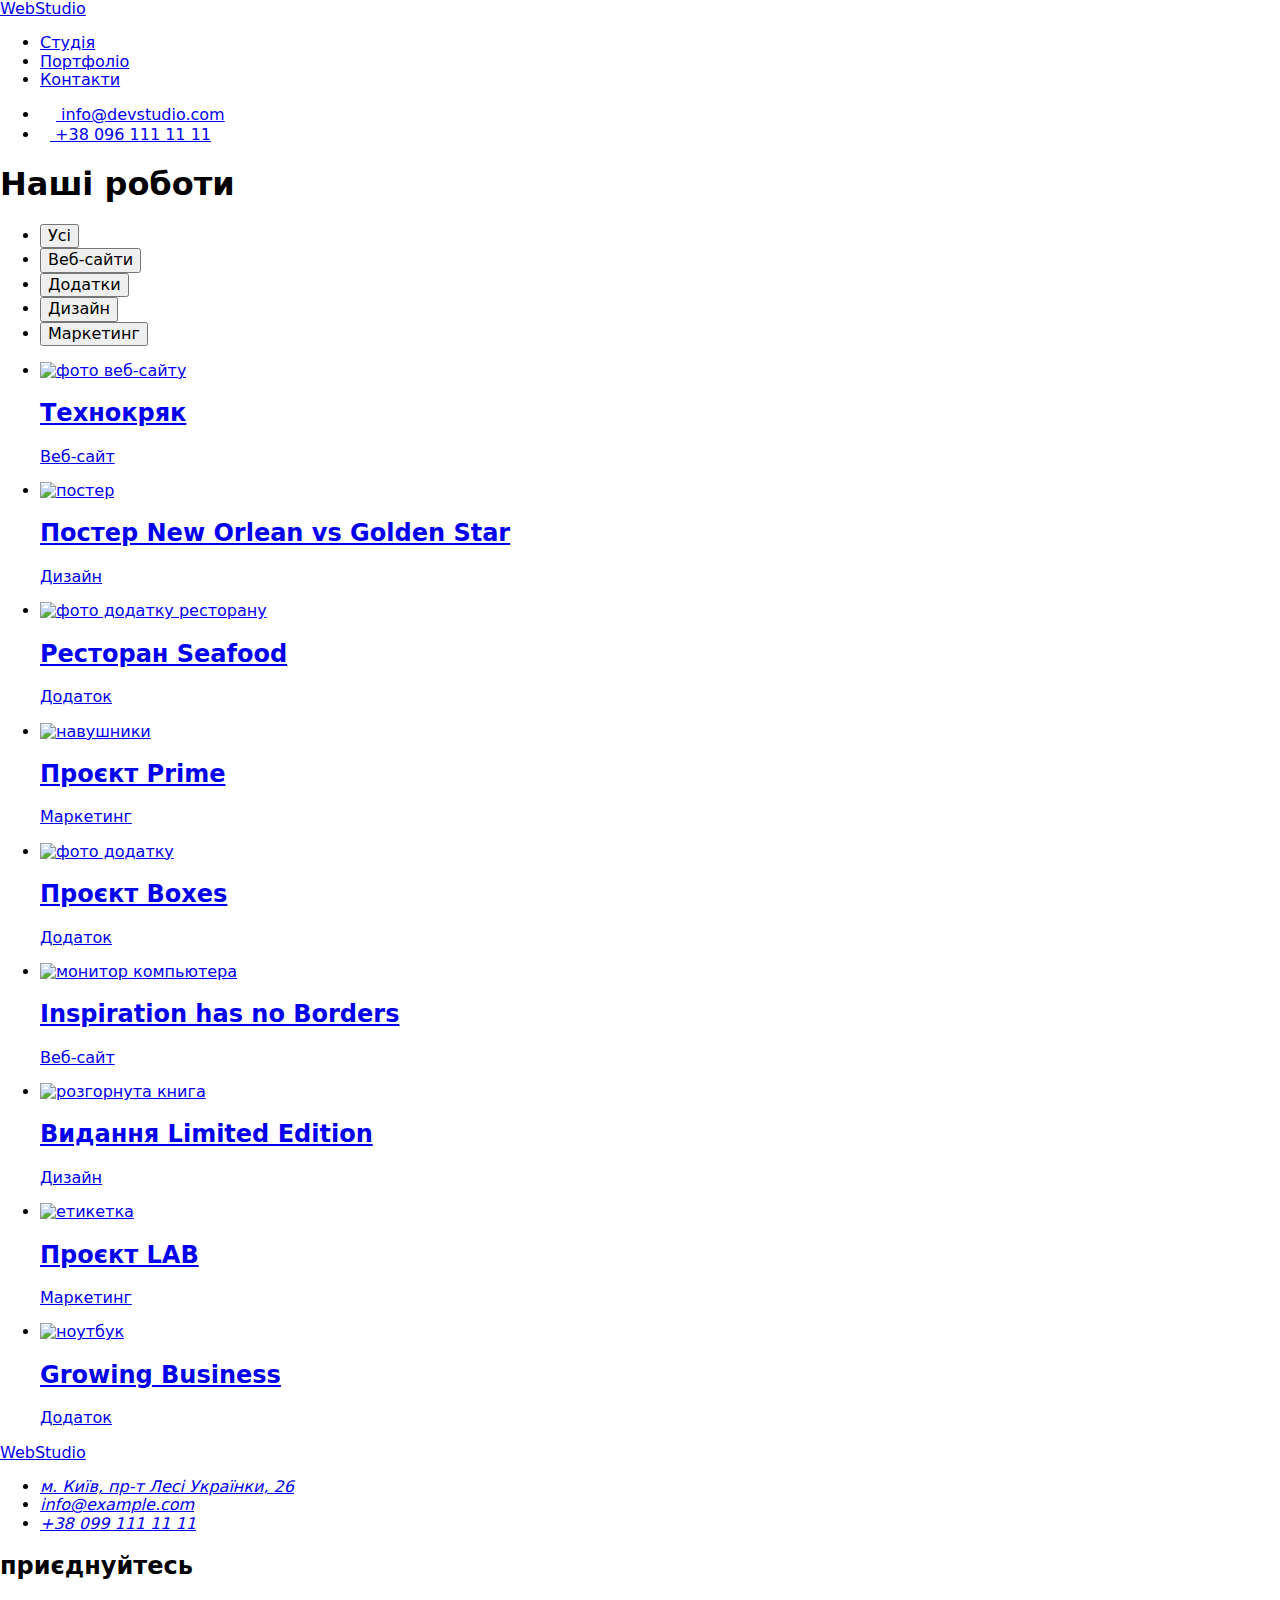
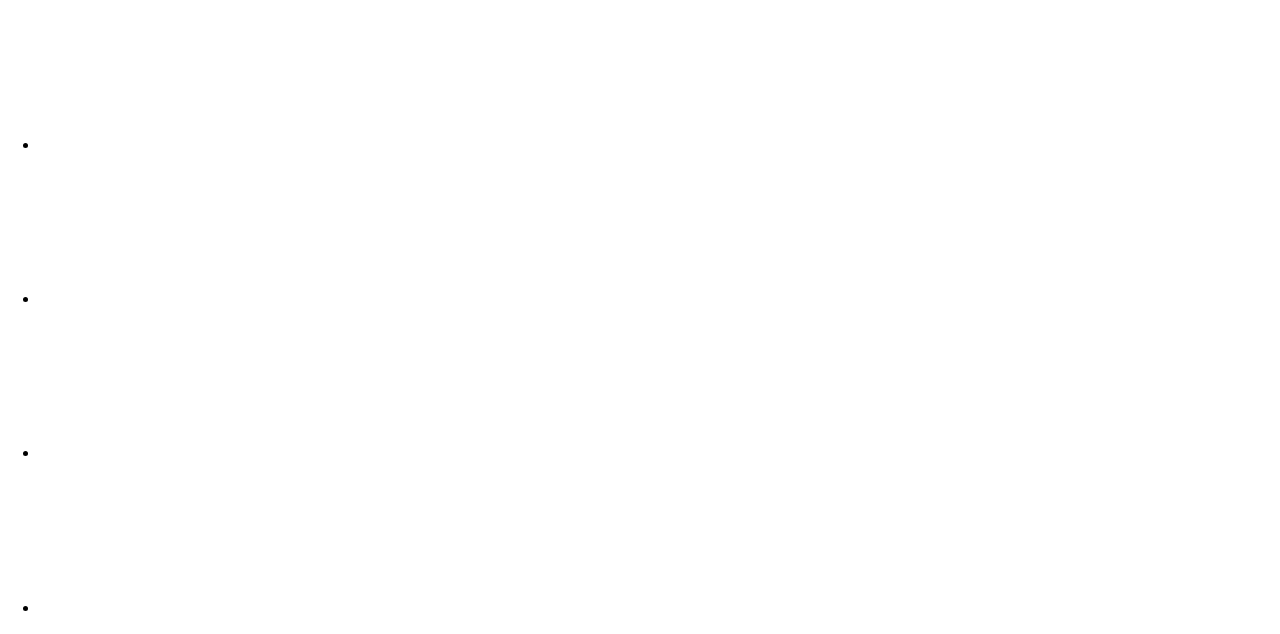
==== portfolio.html @ 5a00d7b2 "Add files via upload" ====
<!DOCTYPE html>
<html lang="uk">
<head>
    <meta charset="UTF-8">
    <meta http-equiv="X-UA-Compatible" content="IE=edge">
    <meta name="viewport" content="width=device-width, initial-scale=1.0">
    <title>Portfolio</title>
    <link rel="preconnect" href="https://fonts.googleapis.com">
    <link rel="preconnect" href="https://fonts.gstatic.com" crossorigin>
    <link href="https://fonts.googleapis.com/css2?family=Raleway:wght@700&family=Roboto:wght@400;500;700;900&display=swap" rel="stylesheet">
    <link rel="stylesheet" href="https://cdn.jsdelivr.net/npm/modern-normalize@1.1.0/modern-normalize.min.css">
    <link rel="stylesheet" href="./css/styles.css">
</head>
<body>
    <header class="header-studio">
        <div class="container main-nav">
        <nav class="page-nav">
            <a href="./index.html" class="logo-link logo-header" lang="en">
                <span class="logo-span">Web</span>Studio
            </a>
            <ul class="site-nav list">
                <li class="list-link"> <a href="./index.html" class="link">Студія</a> </li>
                <li class="list-link"> <a href="#" class="link current">Портфоліо</a> </li>
                <li class="list-link"> <a href="#" class="link">Контакти</a> </li>
            </ul>
        </nav>
            <ul class="site-nav list">
                <li class="list-link">
                    <a href="mailo:info@devstudio.com" class="link list-nav">
                        <svg width="16" height="12">
                        <use href="./images/icons.svg#icon-envelope" aria-label="іконка конвертик"></use>
                    </svg>
                    info@devstudio.com
                    </a>
                </li>
                <li class="list-link">
                    <a href="tel:+380961111111" class="link list-nav">
                        <svg width="10" height="16">
                        <use href="./images/icons.svg#icon-smartphone" aria-label="іконка смартфон"></use>
                    </svg> +38 096 111 11 11
                    </a>
                </li>
            </ul>
        </div>      
    </header>

    <main>
        <section class="section">
            <div class="container">
           <h1 class="visually-hidden">Наші роботи</h1> 
           <ul class="list list-btn">
            <li class="list-btn-filter"><button type="button" class="button primary">Усі</button></li>
            <li class="list-btn-filter"><button type="button" class="button">Веб-сайти</button></li>
            <li class="list-btn-filter"><button type="button" class="button">Додатки</button></li>  
            <li class="list-btn-filter"><button type="button" class="button">Дизайн</button></li>  
            <li class="list-btn-filter"><button type="button" class="button">Маркетинг</button></li>
           </ul>
           <ul class="list case-cards">
            <li class="card">
                <a href="#" class="link-card">
                    <img src="./images/web1.jpg" alt="фото веб-сайту" width="370">
                    <div class="card-sign">
                        <h2 class="list-works">Технокряк</h2>
                        <p class="list-text-work">Веб-сайт</p>
                    </div>
                </a>         
            </li>
              <li class="card">
                <a href="#" class="link-card">
                    <img src="./images/design1.jpg" alt="постер" width="370">
                    <div class="card-sign">
                        <h2 class="list-works">Постер New Orlean vs Golden Star</h2>
                        <p class="list-text-work">Дизайн</p>
                    </div>
                </a>                    
            </li>
              <li class="card">
                <a href="#" class="link-card">
                    <img src="./images/addition1.jpg" alt="фото додатку ресторану" width="370">
                    <div class="card-sign">
                        <h2 class="list-works">Ресторан Seafood</h2>
                        <p class="list-text-work">Додаток</p>
                    </div>                    
                </a>                    
            </li>
              <li class="card">
                <a href="#" class="link-card"><img src="./images/marketing1.jpg" alt="навушники" width="370">
                    <div class="card-sign">
                        <h2 class="list-works">Проєкт Prime</h2>
                        <p class="list-text-work">Маркетинг</p>
                    </div>                    
                </a>                    
            </li>
              <li class="card">
                <a href="#" class="link-card">
                    <img src="./images/addition2.jpg" alt="фото додатку" width="370">
                    <div class="card-sign">
                        <h2 class="list-works">Проєкт Boxes</h2>
                        <p class="list-text-work">Додаток</p>
                    </div>                    
                </a>                    
            </li>
              <li class="card">
                <a href="#" class="link-card">
                    <img src="./images/web2.jpg" alt="монитор компьютера" width="370">
                    <div class="card-sign">
                        <h2 class="list-works">Inspiration has no Borders</h2>
                        <p class="list-text-work">Веб-сайт</p>
                    </div>                    
                </a>                    
            </li>
              <li class="card">
                <a href="#" class="link-card">
                    <img src="./images/design2.jpg" alt="розгорнута книга" width="370">
                    <div class="card-sign">
                        <h2 class="list-works">Видання Limited Edition</h2>
                        <p class="list-text-work">Дизайн</p>
                    </div>                    
                </a>                    
            </li>
              <li class="card">
                <a href="#" class="link-card">
                    <img src="./images/marketing2.jpg" alt="етикетка" width="370">
                    <div class="card-sign">
                        <h2 class="list-works">Проєкт LAB</h2>
                        <p class="list-text-work">Маркетинг</p>
                    </div>                    
                </a>                    
            </li>
              <li class="card">
                <a href="#" class="link-card">
                    <img src="./images/addition3.jpg" alt="ноутбук" width="370">
                    <div class="card-sign">
                        <h2 class="list-works">Growing Business</h2>
                        <p class="list-text-work">Додаток</p>
                    </div>  
                </a>                                      
            </li>
           </ul>
           </div>
        </section>
    </main>
    <footer class="footer">
        <div class="container content-footer">
            <!-- <div class="content-footer">   -->
                <div>
                    <a href="./index.html" class="logo-link logo-footer" lang="en">
                        <span class="logo-text"><span class="logo-span">Web</span>Studio</span>
                    </a>
                    <address>
                        <ul class="list">
                            <li class="list-link-footer">
                                <a href="https://goo.gl/maps/eBPXnMXbjHiN4jMv5" target="_blank" rel="noopener noreferrer nofollow" class="link-address mail-address">
                                м. Київ, пр-т Лесі Українки, 26</a>
                                
                            </li>
                            <li class="list-link-footer">
                                <a href="mailto:info@example.com" class="link-address link-address-active">info@example.com</a> 
                            </li>
                            <li class="list-link-footer">
                                <a href="tel:+380991111111" class="link-address link-address-active">+38 099 111 11 11</a>
                            </li>
                        </ul>                                                    
                    </address>
                </div>
                <div>
                    <h2 class="social-net-title">приєднуйтесь</h2>
                    <ul class="social-list-footer list">
                    <li class="social-list-item">
                        <a href="#" class="social-link-footer">
                            <svg class="social-icon-footer">
                                <use href="./images/icons.svg#icon-instagram"></use>
                            </svg>
                        </a>
                    </li>
                    <li class="social-list-item">
                        <a href="#" class="social-link-footer">
                            <svg class="social-icon-footer">
                                <use href="./images/icons.svg#icon-twiter"></use>
                            </svg>
                        </a>    
                    </li>
                    <li class="social-list-item">
                        <a href="#" class="social-link-footer">
                            <svg class="social-icon-footer">
                                <use href="./images/icons.svg#icon-facebook"></use>
                            </svg>
                        </a>    
                    </li>
                    <li class="social-list-item">
                        <a href="#" class="social-link-footer">
                            <svg class="social-icon-footer">
                                <use href="./images/icons.svg#icon-linkedin"></use>
                            </svg>
                        </a>    
                    </li>
                    </ul>                            
                </div>
            <!-- </div> -->
        </div> 
    </footer>
</body>
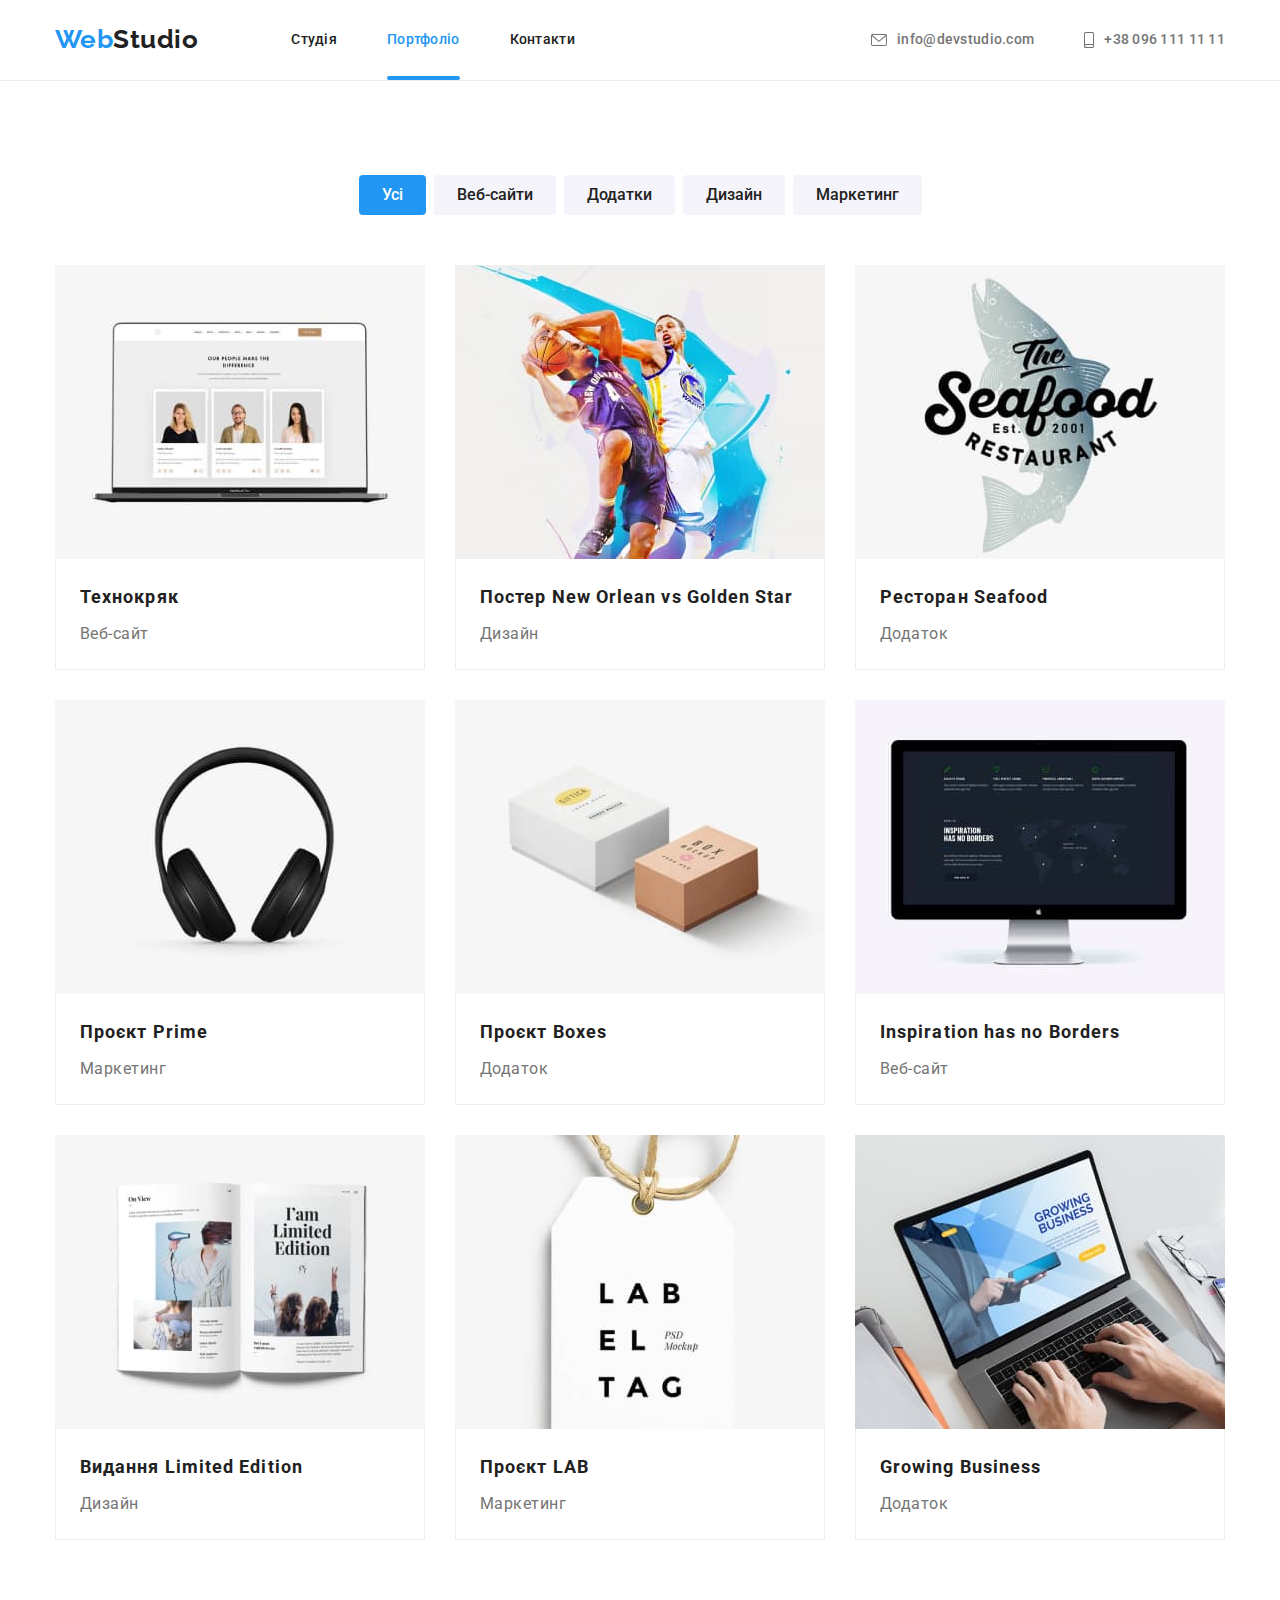
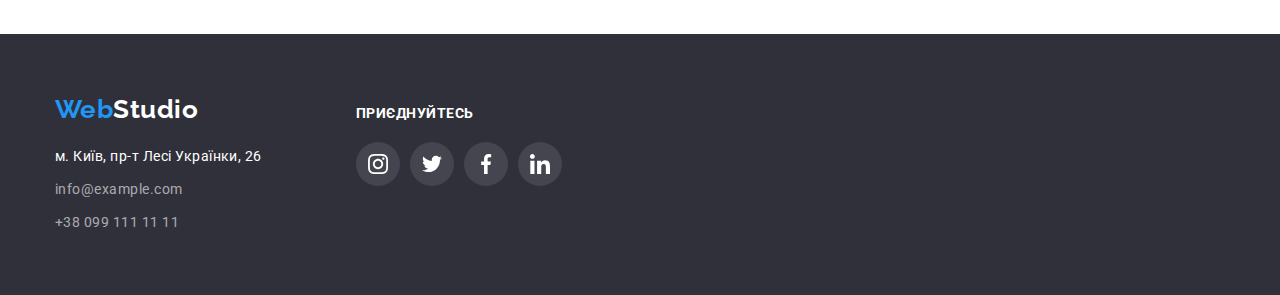
==== commit 41173d98: "done hw05" ====
--- a/portfolio.html
+++ b/portfolio.html
@@ -58,7 +58,11 @@
            <ul class="list case-cards">
             <li class="card">
                 <a href="#" class="link-card">
-                    <img src="./images/web1.jpg" alt="фото веб-сайту" width="370">
+                    <div class="card-box">
+                        <img src="./images/web1.jpg" alt="фото веб-сайту" width="370">
+                        <p class="card-overlay">Ресурс пропонує комплексні пропозиції з різним рівнем функціоналу та сервісів. 
+                            Все це дозволить відвідувачу отримати вичерпні відомості про компанію чи приватну особу.</p>
+                    </div>
                     <div class="card-sign">
                         <h2 class="list-works">Технокряк</h2>
                         <p class="list-text-work">Веб-сайт</p>
@@ -67,73 +71,106 @@
             </li>
               <li class="card">
                 <a href="#" class="link-card">
-                    <img src="./images/design1.jpg" alt="постер" width="370">
+                    <div class="card-box">
+                        <img src="./images/design1.jpg" alt="постер" width="370">
+                        <p class="card-overlay">Ресурс пропонує комплексні пропозиції з різним рівнем функціоналу та сервісів. 
+                            Все це дозволить відвідувачу отримати вичерпні відомості про компанію чи приватну особу.</p>
+                    </div>
                     <div class="card-sign">
                         <h2 class="list-works">Постер New Orlean vs Golden Star</h2>
                         <p class="list-text-work">Дизайн</p>
                     </div>
                 </a>                    
             </li>
-              <li class="card">
-                <a href="#" class="link-card">
-                    <img src="./images/addition1.jpg" alt="фото додатку ресторану" width="370">
+            <li class="card">
+                <a href="#" class="link-card">
+                    <div class="card-box">
+                        <img src="./images/addition1.jpg" alt="фото додатку ресторану" width="370">
+                        <p class="card-overlay">Ресурс пропонує комплексні пропозиції з різним рівнем функціоналу та сервісів. 
+                        Все це дозволить відвідувачу отримати вичерпні відомості про компанію чи приватну особу.</p>
+                    </div>
                     <div class="card-sign">
                         <h2 class="list-works">Ресторан Seafood</h2>
                         <p class="list-text-work">Додаток</p>
-                    </div>                    
-                </a>                    
-            </li>
-              <li class="card">
-                <a href="#" class="link-card"><img src="./images/marketing1.jpg" alt="навушники" width="370">
+                    </div>       
+                </a>                    
+            </li>
+            <li class="card">
+                <a href="#" class="link-card">
+                    <div class="card-box">
+                        <img src="./images/marketing1.jpg" alt="навушники" width="370">
+                        <p class="card-overlay">Ресурс пропонує комплексні пропозиції з різним рівнем функціоналу та сервісів. 
+                        Все це дозволить відвідувачу отримати вичерпні відомості про компанію чи приватну особу.</p>
+                    </div>    
                     <div class="card-sign">
                         <h2 class="list-works">Проєкт Prime</h2>
                         <p class="list-text-work">Маркетинг</p>
-                    </div>                    
-                </a>                    
-            </li>
-              <li class="card">
-                <a href="#" class="link-card">
-                    <img src="./images/addition2.jpg" alt="фото додатку" width="370">
+                    </div>
+                </a>                    
+            </li>
+              <li class="card">
+                <a href="#" class="link-card">
+                    <div class="card-box">
+                        <img src="./images/addition2.jpg" alt="фото додатку" width="370">
+                        <p class="card-overlay">Ресурс пропонує комплексні пропозиції з різним рівнем функціоналу та сервісів. 
+                                Все це дозволить відвідувачу отримати вичерпні відомості про компанію чи приватну особу.</p>
+                    </div>
                     <div class="card-sign">
                         <h2 class="list-works">Проєкт Boxes</h2>
                         <p class="list-text-work">Додаток</p>
-                    </div>                    
-                </a>                    
-            </li>
-              <li class="card">
-                <a href="#" class="link-card">
-                    <img src="./images/web2.jpg" alt="монитор компьютера" width="370">
+                    </div>
+                </a>                    
+            </li>
+              <li class="card">
+                <a href="#" class="link-card">
+                    <div class="card-box">
+                        <img src="./images/web2.jpg" alt="монитор компьютера" width="370">
+                        <p class="card-overlay">Ресурс пропонує комплексні пропозиції з різним рівнем функціоналу та сервісів. 
+                                Все це дозволить відвідувачу отримати вичерпні відомості про компанію чи приватну особу.</p>
+                    </div>
                     <div class="card-sign">
                         <h2 class="list-works">Inspiration has no Borders</h2>
                         <p class="list-text-work">Веб-сайт</p>
-                    </div>                    
-                </a>                    
-            </li>
-              <li class="card">
-                <a href="#" class="link-card">
-                    <img src="./images/design2.jpg" alt="розгорнута книга" width="370">
+                    </div>
+                </a>                    
+            </li>
+              <li class="card">
+                <a href="#" class="link-card">
+                    <div class="card-box">
+                        <img src="./images/design2.jpg" alt="розгорнута книга" width="370">
+                        <p class="card-overlay">Ресурс пропонує комплексні пропозиції з різним рівнем функціоналу та сервісів. 
+                        Все це дозволить відвідувачу отримати вичерпні відомості про компанію чи приватну особу.</p>
+                    </div>
                     <div class="card-sign">
                         <h2 class="list-works">Видання Limited Edition</h2>
                         <p class="list-text-work">Дизайн</p>
-                    </div>                    
-                </a>                    
-            </li>
-              <li class="card">
-                <a href="#" class="link-card">
-                    <img src="./images/marketing2.jpg" alt="етикетка" width="370">
+                    </div>
+                </a>                    
+            </li>
+              <li class="card">
+                <a href="#" class="link-card">
+                    <div class="card-box">
+                        <img src="./images/marketing2.jpg" alt="етикетка" width="370">
+                        <p class="card-overlay">Ресурс пропонує комплексні пропозиції з різним рівнем функціоналу та сервісів. 
+                        Все це дозволить відвідувачу отримати вичерпні відомості про компанію чи приватну особу.</p>
+                    </div>    
                     <div class="card-sign">
                         <h2 class="list-works">Проєкт LAB</h2>
                         <p class="list-text-work">Маркетинг</p>
-                    </div>                    
-                </a>                    
-            </li>
-              <li class="card">
-                <a href="#" class="link-card">
-                    <img src="./images/addition3.jpg" alt="ноутбук" width="370">
+                    </div>                        
+                </a>                    
+            </li>
+              <li class="card">
+                <a href="#" class="link-card">
+                    <div class="card-box">
+                        <img src="./images/addition3.jpg" alt="ноутбук" width="370">
+                        <p class="card-overlay">Ресурс пропонує комплексні пропозиції з різним рівнем функціоналу та сервісів. 
+                                Все це дозволить відвідувачу отримати вичерпні відомості про компанію чи приватну особу.</p>
+                    </div>
                     <div class="card-sign">
                         <h2 class="list-works">Growing Business</h2>
                         <p class="list-text-work">Додаток</p>
-                    </div>  
+                    </div>      
                 </a>                                      
             </li>
            </ul>
--- a/css/styles.css
+++ b/css/styles.css
@@ -0,0 +1,656 @@
+:root{
+  --basic-text-color:#757575;
+  --title-text-color:#212121;
+  --secondary-text-color:#FFFFFF;
+  --accent-color:#2196F3;
+  --primary-bg-color:#FFFFFF;
+  --basic-background-color:#F5F5F5;
+  --secondary-background-color:#F5F4FA;
+  --accent-background-color:#2F303A;
+  --active-bg-color:#188CEB;
+  --basic-border-color: #AFB1B8; 
+}
+
+  body{
+    font-family: 'Roboto', sans-serif;
+    letter-spacing: 0.03em;
+    color: var(--basic-text-color);
+    background:var(--primary-bg-color);
+  }
+
+  h1,
+  h2,
+  h3,
+  p,
+  ul{
+    margin-top: 0;
+    margin-bottom: 0;
+  }
+
+  ul{
+    padding: 0;
+  }
+
+  img {
+    display: block;
+    max-width: 100%;
+    height: auto;
+}
+
+ .container{
+  width: 1200px;
+  padding-right: 15px;
+  padding-left: 15px;
+  margin-right: auto;
+  margin-left: auto;
+}
+
+.section{
+  padding-top: 94px;
+  padding-bottom: 94px;
+}
+
+  .list{
+    list-style: none;
+
+  }
+
+/* Стилі заголовка  */
+  .header-studio{
+   border-bottom: 1px solid #ECECEC; 
+  }
+
+  .logo-header{
+    padding-top: 24px;
+    padding-bottom: 25px;
+    margin-right: 93px;
+    color: var(--title-text-color); 
+  }
+
+  .logo-link{  
+    display: inline-block;
+    font-family: 'Raleway',sans-serif;
+    font-weight: 700;
+    font-size: 26px;
+    line-height: 1.2;
+    text-decoration: none;
+  } 
+
+  .logo-span{
+    color: var(--accent-color);
+  }
+  .main-nav{
+    display: flex;
+    justify-content: space-between;
+    align-items: center;
+    /* border-bottom: 1px solid #ECECEC;   */
+  }
+
+  .page-nav{
+    display: flex;
+  }
+
+  .site-nav{
+    display: flex;
+    align-items: center;
+  }
+  
+   .site-nav>.list-link:not(:last-child){
+    margin-right: 50px;
+  }
+
+   .site-nav .link{
+    display: inline-block;
+    padding-top: 32px;
+    padding-bottom: 32px;
+    font-weight: 500;
+    font-size: 14px;
+    line-height: 1.14;
+    letter-spacing: 0.02em;
+    color: var(--title-text-color); 
+    text-decoration: none;
+    transition: color 250ms cubic-bezier(0.4, 0, 0.2, 1);
+  } 
+
+  .site-nav .list-nav{
+    display: flex;
+    align-items: center;
+    gap: 10px;
+    color: var(--basic-text-color); 
+    fill: currentColor;
+  }
+
+  .site-nav .link:hover,
+  .site-nav .link:focus
+  {
+    color: var(--accent-color);
+  }
+
+  .site-nav .link.current{
+    color: var(--accent-color);
+  }
+
+  .list-link{
+    position: relative;
+  }
+
+  .site-nav .link.current::after{  /*HW 05  */
+    display: inline-block;
+    position: absolute;
+    left: 0;
+    bottom: 0;
+    content:'';
+    width: 100%;
+    height: 4px;
+    background-color: var(--accent-color);
+    border-radius: 2px;
+  }
+  
+  /*HW 04  */
+
+      /* Стилі секцій */
+  .hero{
+    max-width: 1600px;
+    height: 600px;
+    padding-top: 200px;
+    padding-bottom: 280px;
+    margin: 0 auto;
+    background-image: linear-gradient(to left,rgba(47, 48, 58, 0.4),rgba(47, 48, 58, 0.4)), url('../images/imghero.jpg');
+    background-color: var(--accent-background-color);
+    background-position: center;
+    background-repeat: no-repeat;
+    background-size: cover;     
+  } 
+
+  .title{   
+    width: 696px;
+    margin-right: auto;
+    margin-left: auto;
+    margin-bottom: 30px;
+
+    font-weight: 900;
+    font-size: 44px;
+    line-height: 1.36;
+    text-align: center;
+    letter-spacing: 0.06em;
+    text-transform: uppercase;
+    color: var(--secondary-text-color);
+  }
+
+  .title-button{
+    display: flex;
+    justify-content: center;
+    align-items: center;
+    width: 216px;
+    height: 50px;
+    margin-right: auto;
+    margin-left: auto;
+    border: 0;
+
+    font-family: inherit;
+    font-weight: 700;
+    font-size: 16px;
+    line-height: 1.9;
+    
+    text-align: center;
+    letter-spacing: 0.06em;
+    color: var(--secondary-text-color);
+    background-color: var(--accent-color);
+    box-shadow: 0px 4px 4px rgba(0, 0, 0, 0.15);
+    border-radius: 4px;
+    cursor: pointer; 
+    transition: background-color 250ms cubic-bezier(0.4, 0, 0.2, 1);
+  }
+
+  .title-button:hover,
+  .title-button:focus{
+   background-color:var(--active-bg-color);
+  }
+
+  /* Секція Особливості */
+  .visually-hidden {
+    position: absolute;
+    white-space: nowrap;
+    width: 1px;
+    height: 1px;
+    overflow: hidden;
+    border: 0;
+    padding: 0;
+    clip: rect(0 0 0 0);
+    clip-path: inset(50%);
+    margin: -1px;
+  }
+
+  .list-do{
+    display: flex;
+    justify-content: space-between;
+  }
+
+  .list-feature:not(:last-child){
+    margin-right: 30px;
+  }
+  .list-feature{
+    min-width: 270px;
+}
+ .list-title{
+    margin-bottom: 10px;
+    font-weight: 700;
+    font-size: 14px;
+    line-height: 1.14;
+    text-transform: uppercase;
+    color: var(--title-text-color);
+}
+
+.list-text{
+  font-size: 14px;
+  line-height: 1.71;
+}
+
+.featuare-icon{
+  display: flex;
+  justify-content: center;
+  align-items: center;
+  width: 270px;
+  height: 120px;
+  margin-bottom: 30px;
+  background: var(--secondary-background-color);
+  border-radius: 4px;
+
+}
+
+.fetuare-list-icon{
+  display:block;
+  margin-left: auto;
+  margin-right: auto;
+}
+
+/* Секція Чим займаємося */
+.section-do{
+  padding-top: 0;
+}
+ .section-title{
+  margin-bottom: 50px;
+  font-weight: 700;
+  font-size: 36px;
+  line-height: 1.17;
+  text-align: center;
+  color: var(--title-text-color);
+}
+
+.list-photo:not(:last-child){
+  margin-right: 30px;
+  max-width: 370px;
+  }
+
+ .list-photo{
+  position: relative;
+ }
+
+  .list-box{
+    position: absolute;
+    left: 0;
+    bottom: 0;
+    width: 100%;
+    height: 70px;
+    background: rgba(47, 48, 58, 0.8);
+  }
+
+  .list-box-text{
+    padding: 27px 0;
+    font-weight: 700;
+    font-size: 14px;
+    line-height: 1.14;
+    text-align: center;
+    text-transform: uppercase;
+    color: var(--primary-bg-color);
+  }
+
+/* Секція Наша команда */
+  .section-team{
+  background: var(--secondary-background-color);
+  }
+
+  .list-team{
+    background:var(--primary-bg-color);
+    box-shadow: 0px 1px 3px rgba(0, 0, 0, 0.12), 0px 1px 1px rgba(0, 0, 0, 0.14), 0px 2px 1px rgba(0, 0, 0, 0.2);
+    border-radius: 0px 0px 4px 4px;  
+  }
+
+  .list-team:not(:last-child){
+    margin-right: 30px;
+    max-width: 270px;
+  }
+
+  .list-name{
+    padding: 30px;
+  }
+
+ .list-title-team{
+    margin-bottom: 10px;
+    font-weight: 500;
+    font-size: 16px;
+    line-height: 1.9;
+    text-align: center;
+    color: var(--title-text-color);
+}
+
+  .list-text-team{
+    font-size: 16px;
+    line-height: 1.9;
+    text-align: center;
+  }
+
+  .social-list{
+    display: flex;
+    justify-content: center;
+    align-items: center;
+    gap: 5px;
+    margin-top: 16px;
+  }
+  
+  .social-list-item{
+    width: 44px;
+    height: 44px;
+  }
+
+  .social-list-link{
+    display: flex;
+    width: 100%;
+    height: 100%;
+    color: #AFB1B8;
+    background-color: var(--secondary-text-color);
+    border-radius: 50%;
+    fill: currentColor;  
+    transition: color 250ms cubic-bezier(0.4, 0, 0.2, 1), background-color 250ms cubic-bezier(0.4, 0, 0.2, 1);
+  }
+
+  .social-list-link:hover,
+  .social-list-link:focus{
+    color: var(--primary-bg-color);
+    background-color: var(--accent-color);
+  }
+
+ /* Стилі Постійні кліенти */
+
+  .list-client-icon{
+    width: 170px;
+    height: 92px;
+  }
+
+  .list-client-icon:not(:last-child){
+   margin-right: 30px;
+  }
+
+  .link-icon-client{
+    display: flex;
+    align-items: center;
+    justify-content: center;
+    width: 100%;
+    height: 100%;
+    border: 1px solid  var(--basic-border-color);
+    border-radius: 4px;
+    color: var(--basic-border-color);
+    fill: currentColor;
+    transition: color 250ms cubic-bezier(0.4, 0, 0.2, 1), border-color 250ms cubic-bezier(0.4, 0, 0.2, 1), fill 250ms cubic-bezier(0.4, 0, 0.2, 1);
+  }
+
+  .client-ikon{
+    width: 106px;
+    height: 60px;
+  }
+
+  .link-icon-client:hover,
+  .link-icon-client:focus{
+    color: var(--accent-color);
+    border-color: var(--accent-color);
+  }
+
+  /* Стилі Наші роботи Портфоліо  */
+
+  .list-btn{
+    display: flex;
+    justify-content: center;
+    align-items: center;
+    margin-bottom: 50px;
+  }
+
+  .list-btn-filter:not(:last-child){
+    margin-right: 8px;
+  }
+
+  .button{
+    padding-top: 6px;
+    padding-right: 22px;
+    padding-bottom: 6px;
+    padding-left: 22px;
+    border: 1px solid transparent;
+    border-radius: 4px;
+    font-family: inherit;
+    font-weight: 500;
+    font-size: 16px;
+    line-height: 1.62;
+    text-align: center;
+    color: var(--title-text-color) ;
+    background-color: var(--secondary-background-color);
+    cursor: pointer;
+    box-shadow: none;
+    transition: color 250ms cubic-bezier(0.4, 0, 0.2, 1), background-color 250ms cubic-bezier(0.4, 0, 0.2, 1), box-shadow 250ms cubic-bezier(0.4, 0, 0.2, 1);
+  }
+
+    .button.primary{
+    color:var(--secondary-text-color);
+    background: var(--accent-color);   
+    }
+    
+    .button:hover,
+    .button:focus{
+    color:var(--secondary-text-color);
+    background: var(--accent-color);
+    box-shadow: 0px 3px 1px rgba(0, 0, 0, 0.1), 0px 1px 2px rgba(0, 0, 0, 0.08), 0px 2px 2px rgba(0, 0, 0, 0.12);
+    border-radius: 4px;
+  } 
+  .case-cards{
+    display: flex;
+    flex-wrap: wrap;
+    justify-content: space-between;
+    gap:30px;
+  }
+
+  .card{
+    max-width: 370px;
+    flex-basis: calc((100% - 60px)/3);   
+  }
+
+  .card-sign{
+    padding-right: 24px;
+    padding-left: 24px;
+    padding-top: 20px;
+    padding-bottom: 20px;
+    border: 1px solid #EEEEEE;
+    border-top: 0;
+    background: var(--primary-bg-color);
+  }
+
+  .link-card{
+    display:inline-block;
+    text-decoration: none;
+    color: inherit;
+    box-shadow: none;
+    transition: box-shadow 250ms cubic-bezier(0.4, 0, 0.2, 1);
+  }
+
+  .link-card:hover,
+  .link-card:focus{
+    box-shadow: 0px 1px 1px rgba(0, 0, 0, 0.12), 0px 4px 4px rgba(0, 0, 0, 0.06), 1px 4px 6px rgba(0, 0, 0, 0.16);
+  }
+
+  .list-works{
+    margin-bottom: 4px;
+    font-weight: 700;
+    font-size: 18px;
+    line-height: 2;
+    letter-spacing: 0.06em;
+    color: var(--title-text-color);
+  }
+
+  .list-text-work{
+    font-size: 16px;
+    line-height: 1.88;
+  }
+
+  .card-box{
+    position: relative;
+    overflow: hidden;
+  }
+
+  .card-overlay{
+    position: absolute;
+    top: 0;
+    left: 0;
+    width: 100%;
+    height: 100%;
+    padding: 63px 24px;
+    font-size: 18px;
+    line-height: 1.56;
+    color: var(--secondary-text-color);
+    background: rgba(33, 150, 243, 0.9);
+    transform: translateY(100%);
+    transition: transform 250ms cubic-bezier(0.4, 0, 0.2, 1);
+    margin-top: 1px;
+  }
+
+  .card-box:hover .card-overlay,
+  .card-box:focus .card-overlay{
+    transform: translateY(0);
+  }
+
+  /* Стилі футера  */
+
+  .footer{
+    padding-top: 60px;
+    padding-bottom: 60px;
+    background-color: var(--accent-background-color);
+  }
+
+  .logo-footer{
+    margin-bottom: 20px;
+  }
+
+  .link-address{
+    display:inline-block;
+    font-style: normal;
+    font-size: 14px;
+    line-height: 1.71;
+    color: rgba(255 255 255 / .6);
+    text-decoration: none;
+    transition: color 1250ms cubic-bezier(0.4, 0, 0.2, 1);
+  }
+
+  .logo-link>.logo-text,
+  .mail-address{
+  color: var(--secondary-text-color);
+ }
+
+   .list-link-footer:not(:last-child){
+    margin-bottom: 9px;
+  }
+
+  .link-address-active:hover,
+  .link-address-active:focus{
+    color: var(--accent-color);
+}
+  .content-footer{
+    display: flex;
+    align-items: baseline;
+    gap: 94px;
+  }
+
+  .social-net-title{
+    margin-bottom: 20px;
+    font-weight: 700;
+    font-size: 14px;
+    line-height: 1.14;
+    text-transform: uppercase;
+    color: var(--primary-bg-color);   
+  }
+
+  .social-list-footer{
+    display: flex;
+    justify-content: flex-start;
+    align-items: center;
+    gap: 10px;    
+  }
+
+  .social-link-footer{
+    display: flex;
+    width: 100%;
+    height: 100%;
+    background-color: rgba(255, 255, 255, 0.1);
+    border-radius: 50%;
+    transition: background-color 250ms cubic-bezier(0.4, 0, 0.2, 1);
+  }
+
+  .social-icon-footer{
+    fill: var(--secondary-text-color);
+  } 
+
+  .social-link-footer:hover,
+  .social-link-footer:focus{
+    background-color: var(--accent-color);
+  }
+
+  /*HW 05  */
+  .backdrop{
+    position: fixed;
+    top: 0;
+    left: 0;
+    background-color:rgba(0, 0, 0, 0.2);
+    width: 100%;
+    height: 100%;
+    z-index: 100; 
+    opacity: 1;
+    visibility: visible;
+    pointer-events: auto;   
+    transform: scale(1);
+    transition: transform 250ms cubic-bezier(0.4, 0, 0.2, 1), opacity 250ms cubic-bezier(0.4, 0, 0.2, 1), visibility 250ms ease-in-out;
+  }
+
+  .backdrop.is-hidden{
+    opacity: 0;
+    visibility: hidden;
+    pointer-events: none;
+    transform: scale(0);
+  }
+
+  .modal{
+    position: absolute;
+    top: 50%;
+    left: 50%;
+    transform: translate(-50%,-50%);
+    width: 528px;
+    height: 581px;
+    background: var(--primary-bg-color);
+    box-shadow: 0px 1px 3px rgba(0, 0, 0, 0.12), 0px 1px 1px rgba(0, 0, 0, 0.14), 0px 2px 1px rgba(0, 0, 0, 0.2);
+    border-radius: 4px;
+  }
+
+  .button-modal-close{
+    position: absolute;
+    display: flex;
+    justify-content: center;
+    align-items: center;
+    width: 30px;
+    height: 30px;
+    top: 8px;
+    right: 8px;
+    border: 1px solid rgba(0, 0, 0, 0.1);
+    border-radius: 50%;
+     background: var(--primary-bg-color);
+  }
+
+  .icon-close{
+    width: 18px;
+    height: 18px; 
+  }
+
+  